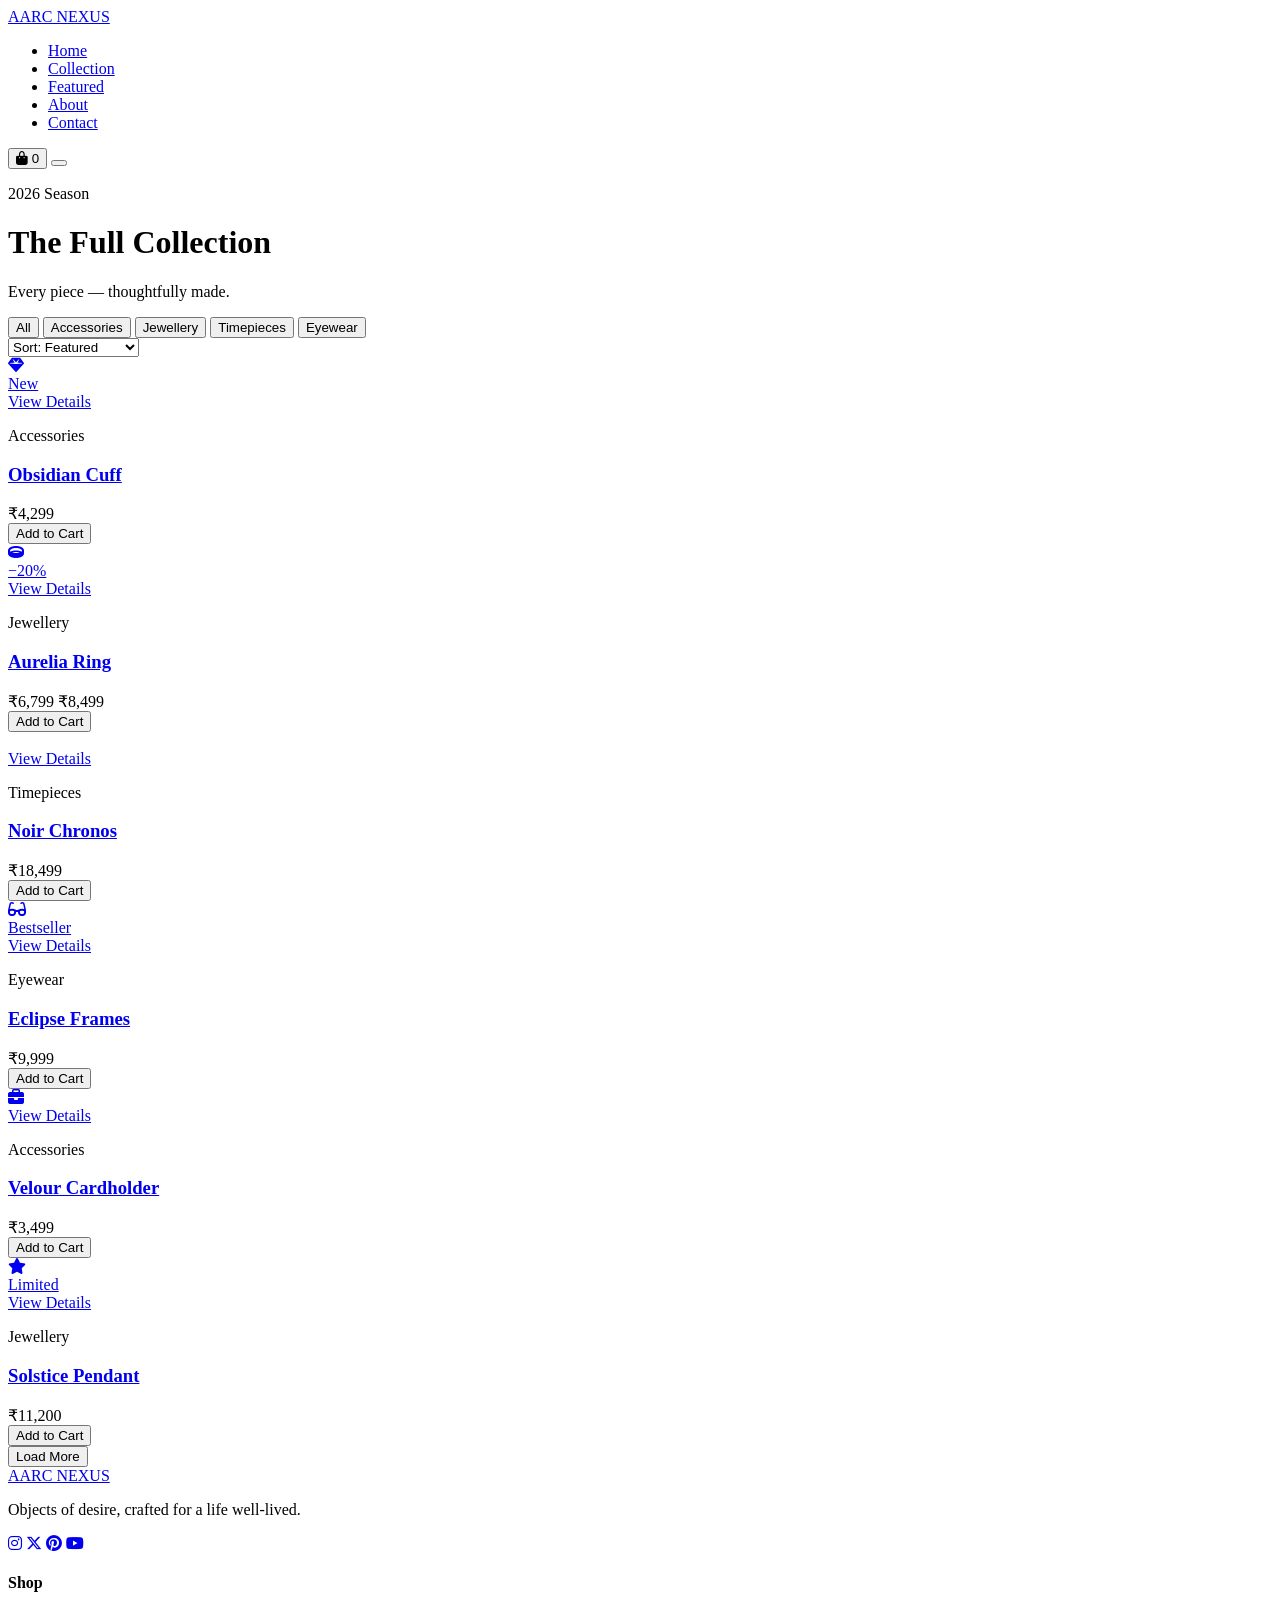
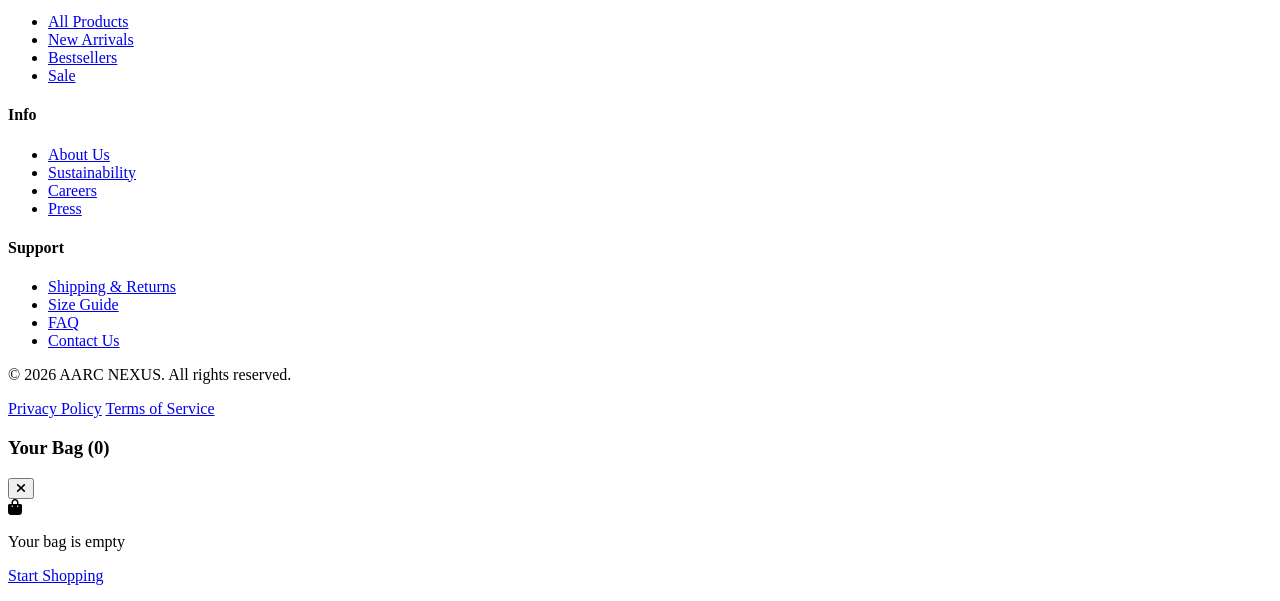
==== products.html @ db692b57 "Add files via upload" ====
<!DOCTYPE html>
<html lang="en">
<head>
  <meta charset="UTF-8" />
  <meta name="viewport" content="width=device-width, initial-scale=1.0" />
  <title>Collection — AARC NEXUS</title>
  <link rel="stylesheet" href="css/style.css" />
  <link href="https://fonts.googleapis.com/css2?family=Cormorant+Garamond:ital,wght@0,300;0,400;0,600;1,300;1,400&family=DM+Sans:wght@300;400;500;600&display=swap" rel="stylesheet" />
  <link rel="stylesheet" href="https://cdnjs.cloudflare.com/ajax/libs/font-awesome/6.5.0/css/all.min.css" />
</head>
<body>

  <!-- NAVBAR -->
  <nav class="navbar" id="navbar">
    <div class="nav-container">
      <a href="index.html" class="nav-logo">AARC NEXUS</a>
      <ul class="nav-links" id="navLinks">
        <li><a href="index.html">Home</a></li>
        <li><a href="products.html" class="active">Collection</a></li>
        <li><a href="product-detail.html">Featured</a></li>
        <li><a href="index.html#about">About</a></li>
        <li><a href="index.html#contact">Contact</a></li>
      </ul>
      <div class="nav-actions">
        <button class="cart-btn" id="cartToggle" aria-label="Open Cart">
          <i class="fas fa-bag-shopping"></i>
          <span class="cart-count" id="cartCount">0</span>
        </button>
        <button class="hamburger" id="hamburger" aria-label="Open Menu">
          <span></span><span></span><span></span>
        </button>
      </div>
    </div>
  </nav>

  <!-- PAGE HEADER -->
  <div class="page-hero">
    <div class="container">
      <p class="section-eyebrow">2026 Season</p>
      <h1 class="page-hero-title">The Full Collection</h1>
      <p class="page-hero-sub">Every piece — thoughtfully made.</p>
    </div>
  </div>

  <!-- FILTERS + GRID -->
  <section class="collection-section">
    <div class="container">
      <!-- Filter Bar -->
      <div class="filter-bar">
        <div class="filter-tabs">
          <button class="filter-tab active" data-filter="all">All</button>
          <button class="filter-tab" data-filter="accessories">Accessories</button>
          <button class="filter-tab" data-filter="jewellery">Jewellery</button>
          <button class="filter-tab" data-filter="timepieces">Timepieces</button>
          <button class="filter-tab" data-filter="eyewear">Eyewear</button>
        </div>
        <div class="sort-wrap">
          <select class="sort-select" id="sortSelect">
            <option value="default">Sort: Featured</option>
            <option value="price-asc">Price: Low to High</option>
            <option value="price-desc">Price: High to Low</option>
          </select>
        </div>
      </div>

      <!-- Products Grid -->
      <div class="products-grid" id="productsGrid">

        <article class="product-card" data-id="1" data-category="accessories" data-price="4299">
          <a href="product-detail.html" class="product-img-wrap">
            <div class="product-img-placeholder">
              <div class="product-img-icon"><i class="fas fa-gem"></i></div>
              <span class="product-badge">New</span>
            </div>
            <div class="product-overlay"><span>View Details</span></div>
          </a>
          <div class="product-info">
            <p class="product-category">Accessories</p>
            <h3 class="product-name"><a href="product-detail.html">Obsidian Cuff</a></h3>
            <div class="product-footer">
              <span class="product-price">₹4,299</span>
              <div class="shopify-buy-btn-placeholder" data-product-id="shopify-product-1">
                <button class="btn btn-sm btn-primary add-to-cart" data-id="1" data-name="Obsidian Cuff" data-price="4299">Add to Cart</button>
              </div>
            </div>
          </div>
        </article>

        <article class="product-card" data-id="2" data-category="jewellery" data-price="6799">
          <a href="product-detail.html" class="product-img-wrap">
            <div class="product-img-placeholder style-2">
              <div class="product-img-icon"><i class="fas fa-ring"></i></div>
              <span class="product-badge badge-sale">−20%</span>
            </div>
            <div class="product-overlay"><span>View Details</span></div>
          </a>
          <div class="product-info">
            <p class="product-category">Jewellery</p>
            <h3 class="product-name"><a href="product-detail.html">Aurelia Ring</a></h3>
            <div class="product-footer">
              <div>
                <span class="product-price">₹6,799</span>
                <span class="product-price-old">₹8,499</span>
              </div>
              <div class="shopify-buy-btn-placeholder" data-product-id="shopify-product-2">
                <button class="btn btn-sm btn-primary add-to-cart" data-id="2" data-name="Aurelia Ring" data-price="6799">Add to Cart</button>
              </div>
            </div>
          </div>
        </article>

        <article class="product-card" data-id="3" data-category="timepieces" data-price="18499">
          <a href="product-detail.html" class="product-img-wrap">
            <div class="product-img-placeholder style-3">
              <div class="product-img-icon"><i class="fas fa-watch"></i></div>
            </div>
            <div class="product-overlay"><span>View Details</span></div>
          </a>
          <div class="product-info">
            <p class="product-category">Timepieces</p>
            <h3 class="product-name"><a href="product-detail.html">Noir Chronos</a></h3>
            <div class="product-footer">
              <span class="product-price">₹18,499</span>
              <div class="shopify-buy-btn-placeholder" data-product-id="shopify-product-3">
                <button class="btn btn-sm btn-primary add-to-cart" data-id="3" data-name="Noir Chronos" data-price="18499">Add to Cart</button>
              </div>
            </div>
          </div>
        </article>

        <article class="product-card" data-id="4" data-category="eyewear" data-price="9999">
          <a href="product-detail.html" class="product-img-wrap">
            <div class="product-img-placeholder style-4">
              <div class="product-img-icon"><i class="fas fa-glasses"></i></div>
              <span class="product-badge">Bestseller</span>
            </div>
            <div class="product-overlay"><span>View Details</span></div>
          </a>
          <div class="product-info">
            <p class="product-category">Eyewear</p>
            <h3 class="product-name"><a href="product-detail.html">Eclipse Frames</a></h3>
            <div class="product-footer">
              <span class="product-price">₹9,999</span>
              <div class="shopify-buy-btn-placeholder" data-product-id="shopify-product-4">
                <button class="btn btn-sm btn-primary add-to-cart" data-id="4" data-name="Eclipse Frames" data-price="9999">Add to Cart</button>
              </div>
            </div>
          </div>
        </article>

        <article class="product-card" data-id="5" data-category="accessories" data-price="3499">
          <a href="product-detail.html" class="product-img-wrap">
            <div class="product-img-placeholder style-5">
              <div class="product-img-icon"><i class="fas fa-briefcase"></i></div>
            </div>
            <div class="product-overlay"><span>View Details</span></div>
          </a>
          <div class="product-info">
            <p class="product-category">Accessories</p>
            <h3 class="product-name"><a href="product-detail.html">Velour Cardholder</a></h3>
            <div class="product-footer">
              <span class="product-price">₹3,499</span>
              <div class="shopify-buy-btn-placeholder" data-product-id="shopify-product-5">
                <button class="btn btn-sm btn-primary add-to-cart" data-id="5" data-name="Velour Cardholder" data-price="3499">Add to Cart</button>
              </div>
            </div>
          </div>
        </article>

        <article class="product-card" data-id="6" data-category="jewellery" data-price="11200">
          <a href="product-detail.html" class="product-img-wrap">
            <div class="product-img-placeholder style-6">
              <div class="product-img-icon"><i class="fas fa-star"></i></div>
              <span class="product-badge">Limited</span>
            </div>
            <div class="product-overlay"><span>View Details</span></div>
          </a>
          <div class="product-info">
            <p class="product-category">Jewellery</p>
            <h3 class="product-name"><a href="product-detail.html">Solstice Pendant</a></h3>
            <div class="product-footer">
              <span class="product-price">₹11,200</span>
              <div class="shopify-buy-btn-placeholder" data-product-id="shopify-product-6">
                <button class="btn btn-sm btn-primary add-to-cart" data-id="6" data-name="Solstice Pendant" data-price="11200">Add to Cart</button>
              </div>
            </div>
          </div>
        </article>

      </div>

      <!-- Load More -->
      <div class="section-cta">
        <button class="btn btn-outline" id="loadMoreBtn">Load More</button>
      </div>
    </div>
  </section>

  <!-- FOOTER -->
  <footer class="footer" id="contact">
    <div class="container">
      <div class="footer-grid">
        <div class="footer-brand">
          <a href="index.html" class="footer-logo">AARC NEXUS</a>
          <p>Objects of desire, crafted for a life well-lived.</p>
          <div class="social-links">
            <a href="#" aria-label="Instagram"><i class="fab fa-instagram"></i></a>
            <a href="#" aria-label="Twitter/X"><i class="fab fa-x-twitter"></i></a>
            <a href="#" aria-label="Pinterest"><i class="fab fa-pinterest"></i></a>
            <a href="#" aria-label="YouTube"><i class="fab fa-youtube"></i></a>
          </div>
        </div>
        <div class="footer-col">
          <h4>Shop</h4>
          <ul>
            <li><a href="products.html">All Products</a></li>
            <li><a href="#">New Arrivals</a></li>
            <li><a href="#">Bestsellers</a></li>
            <li><a href="#">Sale</a></li>
          </ul>
        </div>
        <div class="footer-col">
          <h4>Info</h4>
          <ul>
            <li><a href="index.html#about">About Us</a></li>
            <li><a href="#">Sustainability</a></li>
            <li><a href="#">Careers</a></li>
            <li><a href="#">Press</a></li>
          </ul>
        </div>
        <div class="footer-col">
          <h4>Support</h4>
          <ul>
            <li><a href="#">Shipping & Returns</a></li>
            <li><a href="#">Size Guide</a></li>
            <li><a href="#">FAQ</a></li>
            <li><a href="#">Contact Us</a></li>
          </ul>
        </div>
      </div>
      <div class="footer-bottom">
        <p>© 2026 AARC NEXUS. All rights reserved.</p>
        <div class="footer-legal">
          <a href="#">Privacy Policy</a>
          <a href="#">Terms of Service</a>
        </div>
      </div>
    </div>
  </footer>

  <!-- CART PANEL -->
  <div class="cart-overlay" id="cartOverlay"></div>
  <aside class="cart-panel" id="cartPanel">
    <div class="cart-header">
      <h3>Your Bag <span id="cartItemCount">(0)</span></h3>
      <button class="cart-close" id="cartClose" aria-label="Close Cart"><i class="fas fa-xmark"></i></button>
    </div>
    <div class="cart-body" id="cartBody">
      <div class="cart-empty" id="cartEmpty">
        <i class="fas fa-bag-shopping"></i>
        <p>Your bag is empty</p>
        <a href="products.html" class="btn btn-outline">Start Shopping</a>
      </div>
      <ul class="cart-items-list" id="cartItemsList"></ul>
    </div>
    <div class="cart-footer" id="cartFooter" style="display:none">
      <div class="cart-totals">
        <span>Subtotal</span>
        <span id="cartTotal">₹0</span>
      </div>
      <p class="cart-note">Shipping & taxes calculated at checkout</p>
      <div class="shopify-checkout-placeholder" id="shopify-checkout">
        <button class="btn btn-primary btn-full">Proceed to Checkout</button>
      </div>
    </div>
  </aside>

  <script src="js/script.js"></script>
</body>
</html>
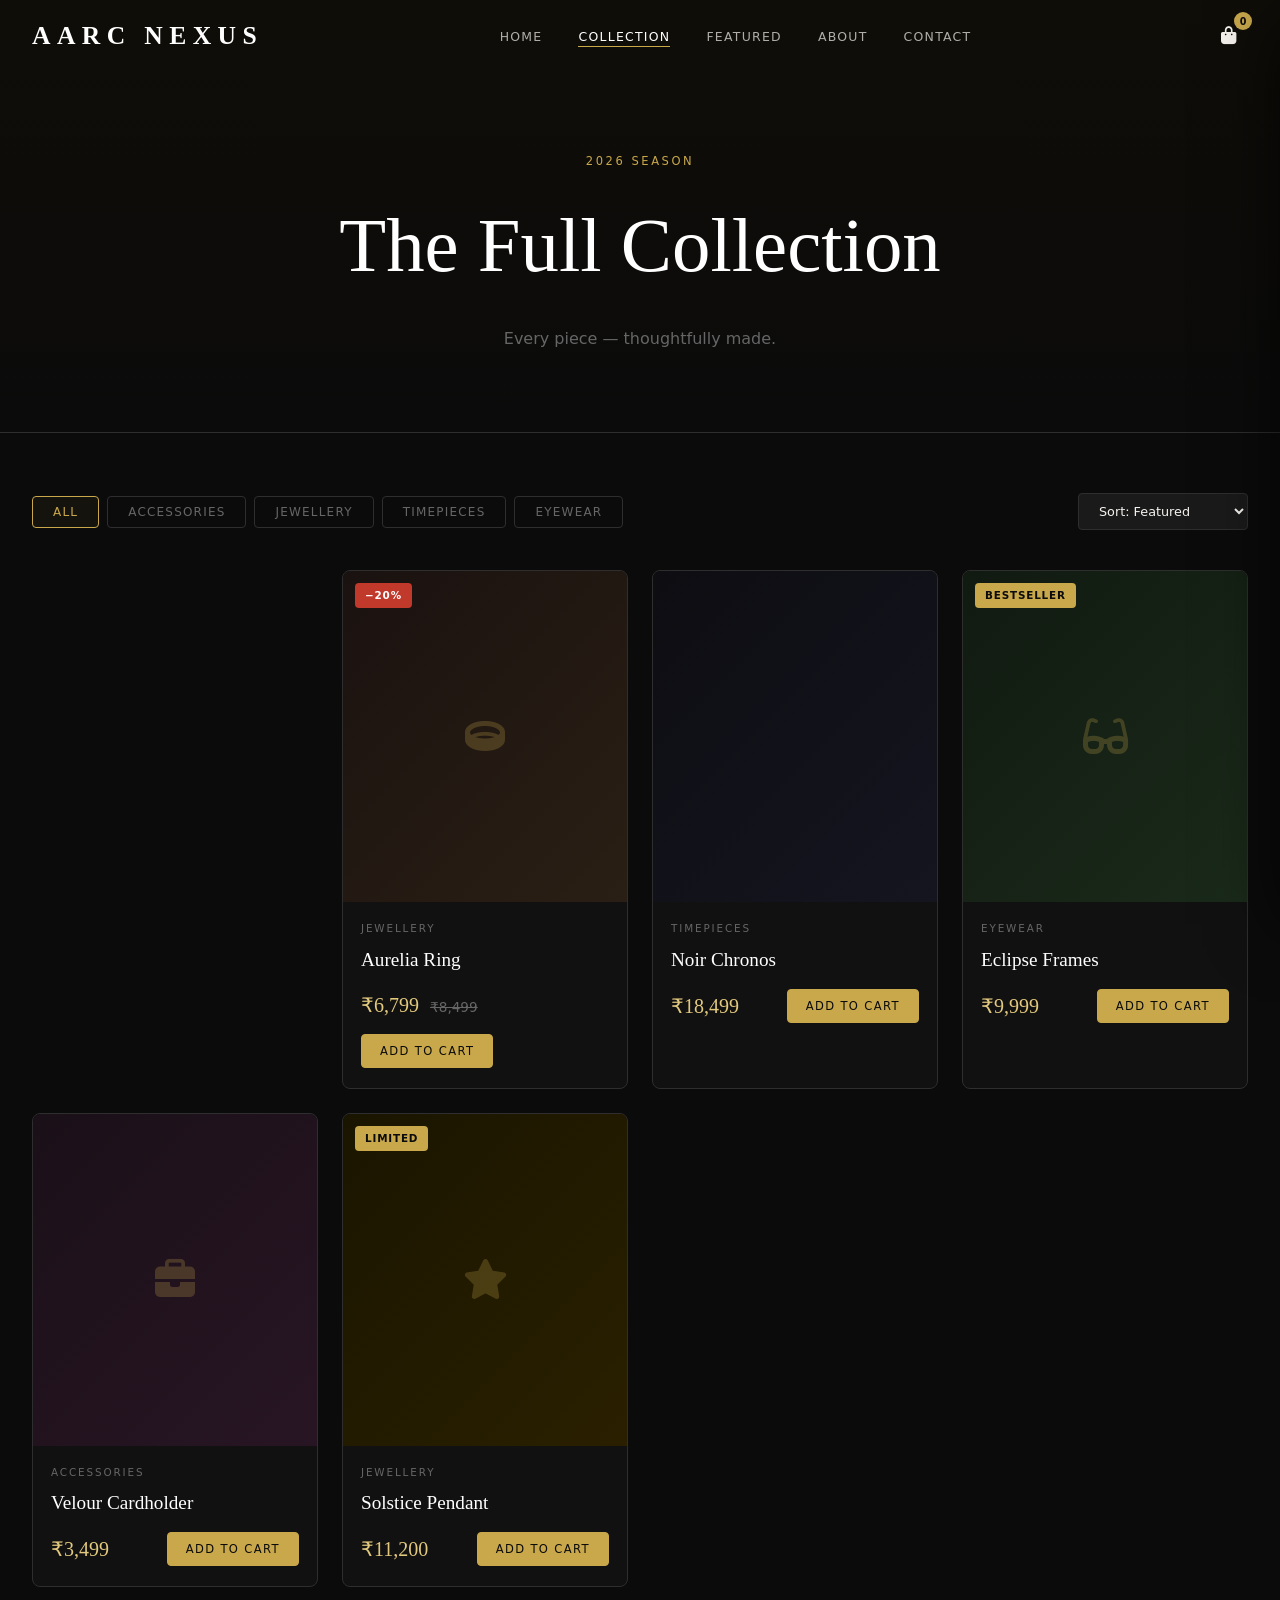
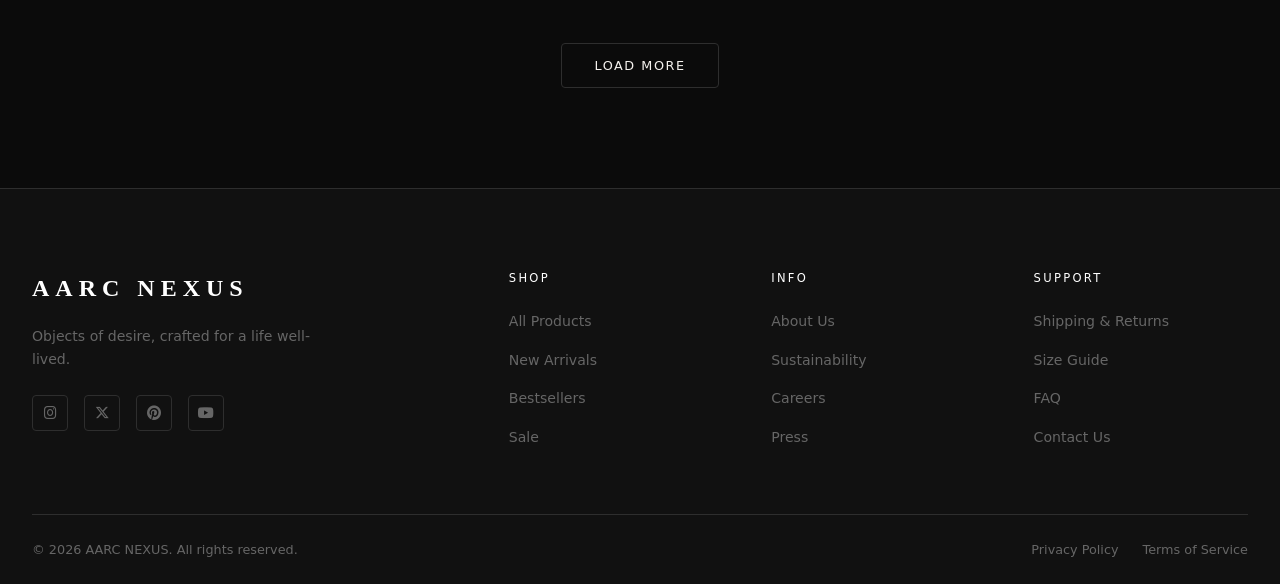
==== commit 587f3088: "Add files via upload" ====
--- a/products.html
+++ b/products.html
@@ -65,26 +65,97 @@
 
       <!-- Products Grid -->
       <div class="products-grid" id="productsGrid">
-
-        <article class="product-card" data-id="1" data-category="accessories" data-price="4299">
-          <a href="product-detail.html" class="product-img-wrap">
-            <div class="product-img-placeholder">
-              <div class="product-img-icon"><i class="fas fa-gem"></i></div>
-              <span class="product-badge">New</span>
-            </div>
-            <div class="product-overlay"><span>View Details</span></div>
-          </a>
-          <div class="product-info">
-            <p class="product-category">Accessories</p>
-            <h3 class="product-name"><a href="product-detail.html">Obsidian Cuff</a></h3>
-            <div class="product-footer">
-              <span class="product-price">₹4,299</span>
-              <div class="shopify-buy-btn-placeholder" data-product-id="shopify-product-1">
-                <button class="btn btn-sm btn-primary add-to-cart" data-id="1" data-name="Obsidian Cuff" data-price="4299">Add to Cart</button>
-              </div>
-            </div>
-          </div>
-        </article>
+        <div id='product-component-1775286976298'></div>
+<script type="text/javascript">
+/*<![CDATA[*/
+(function () {
+  var scriptURL = 'https://sdks.shopifycdn.com/buy-button/latest/buy-button-storefront.min.js';
+  if (window.ShopifyBuy) {
+    if (window.ShopifyBuy.UI) {
+      ShopifyBuyInit();
+    } else {
+      loadScript();
+    }
+  } else {
+    loadScript();
+  }
+  function loadScript() {
+    var script = document.createElement('script');
+    script.async = true;
+    script.src = scriptURL;
+    (document.getElementsByTagName('head')[0] || document.getElementsByTagName('body')[0]).appendChild(script);
+    script.onload = ShopifyBuyInit;
+  }
+  function ShopifyBuyInit() {
+    var client = ShopifyBuy.buildClient({
+      domain: 'w0hxem-4s.myshopify.com',
+      storefrontAccessToken: '2bb6fa61265e1ec2192f45afe408a986',
+    });
+    ShopifyBuy.UI.onReady(client).then(function (ui) {
+      ui.createComponent('product', {
+        id: '14951094714479',
+        node: document.getElementById('product-component-1775286976298'),
+        moneyFormat: 'Rs.%20%7B%7Bamount%7D%7D',
+        options: {
+  "product": {
+    "styles": {
+      "product": {
+        "@media (min-width: 601px)": {
+          "max-width": "calc(25% - 20px)",
+          "margin-left": "20px",
+          "margin-bottom": "50px"
+        }
+      }
+    },
+    "text": {
+      "button": "Add to cart"
+    }
+  },
+  "productSet": {
+    "styles": {
+      "products": {
+        "@media (min-width: 601px)": {
+          "margin-left": "-20px"
+        }
+      }
+    }
+  },
+  "modalProduct": {
+    "contents": {
+      "img": false,
+      "imgWithCarousel": true,
+      "button": false,
+      "buttonWithQuantity": true
+    },
+    "styles": {
+      "product": {
+        "@media (min-width: 601px)": {
+          "max-width": "100%",
+          "margin-left": "0px",
+          "margin-bottom": "0px"
+        }
+      }
+    },
+    "text": {
+      "button": "Add to cart"
+    }
+  },
+  "option": {},
+  "cart": {
+    "text": {
+      "total": "Subtotal",
+      "button": "Checkout"
+    },
+    "popup": false
+  },
+  "toggle": {}
+},
+      });
+    });
+  }
+})();
+/*]]>*/
+</script>
 
         <article class="product-card" data-id="2" data-category="jewellery" data-price="6799">
           <a href="product-detail.html" class="product-img-wrap">
--- a/css/style.css
+++ b/css/style.css
@@ -0,0 +1,1693 @@
+/* ============================================================
+   AURUM — Premium E-Commerce Stylesheet
+   Font: Cormorant Garamond (display) + DM Sans (body)
+   Theme: Luxury dark editorial
+   ============================================================ */
+
+/* ===== CSS VARIABLES ===== */
+:root {
+  --black:       #0b0b0b;
+  --off-black:   #111111;
+  --dark:        #1a1a1a;
+  --dark-mid:    #242424;
+  --border:      #2e2e2e;
+  --muted:       #666666;
+  --light-muted: #999999;
+  --off-white:   #f5f2ee;
+  --white:       #ffffff;
+  --gold:        #c9a84c;
+  --gold-light:  #e2c97e;
+  --gold-dark:   #9e7b30;
+
+  --font-display: 'Cormorant Garamond', Georgia, serif;
+  --font-body:    'DM Sans', system-ui, sans-serif;
+
+  --radius-sm:  4px;
+  --radius-md:  8px;
+  --radius-lg:  16px;
+
+  --shadow-sm:  0 2px 12px rgba(0,0,0,0.3);
+  --shadow-md:  0 8px 32px rgba(0,0,0,0.5);
+  --shadow-lg:  0 24px 64px rgba(0,0,0,0.7);
+
+  --nav-height: 72px;
+  --transition: 0.35s cubic-bezier(0.4, 0, 0.2, 1);
+}
+
+/* ===== RESET & BASE ===== */
+*, *::before, *::after { box-sizing: border-box; margin: 0; padding: 0; }
+
+html {
+  scroll-behavior: smooth;
+  font-size: 16px;
+}
+
+body {
+  font-family: var(--font-body);
+  background: var(--black);
+  color: var(--off-white);
+  line-height: 1.65;
+  -webkit-font-smoothing: antialiased;
+  overflow-x: hidden;
+}
+
+a { text-decoration: none; color: inherit; }
+ul { list-style: none; }
+img { display: block; max-width: 100%; }
+button { cursor: pointer; border: none; background: none; font-family: var(--font-body); }
+input, select, textarea { font-family: var(--font-body); }
+
+/* ===== CONTAINER ===== */
+.container {
+  width: 100%;
+  max-width: 1280px;
+  margin: 0 auto;
+  padding: 0 32px;
+}
+
+/* ===== TYPOGRAPHY HELPERS ===== */
+.section-eyebrow {
+  font-family: var(--font-body);
+  font-size: 0.72rem;
+  font-weight: 500;
+  letter-spacing: 0.22em;
+  text-transform: uppercase;
+  color: var(--gold);
+  margin-bottom: 12px;
+}
+
+.section-title {
+  font-family: var(--font-display);
+  font-size: clamp(2rem, 4vw, 3.2rem);
+  font-weight: 400;
+  line-height: 1.15;
+  color: var(--white);
+}
+
+.section-title em {
+  font-style: italic;
+  color: var(--gold-light);
+}
+
+.section-header {
+  text-align: center;
+  margin-bottom: 56px;
+}
+
+/* ===== BUTTONS ===== */
+.btn {
+  display: inline-flex;
+  align-items: center;
+  justify-content: center;
+  gap: 8px;
+  padding: 14px 32px;
+  font-family: var(--font-body);
+  font-size: 0.8rem;
+  font-weight: 500;
+  letter-spacing: 0.12em;
+  text-transform: uppercase;
+  border-radius: var(--radius-sm);
+  transition: all var(--transition);
+  white-space: nowrap;
+  cursor: pointer;
+}
+
+.btn-primary {
+  background: var(--gold);
+  color: var(--black);
+  border: 1px solid var(--gold);
+}
+.btn-primary:hover {
+  background: var(--gold-light);
+  border-color: var(--gold-light);
+  transform: translateY(-2px);
+  box-shadow: 0 8px 24px rgba(201,168,76,0.35);
+}
+
+.btn-ghost {
+  background: transparent;
+  color: var(--off-white);
+  border: 1px solid rgba(245,242,238,0.3);
+}
+.btn-ghost:hover {
+  border-color: var(--off-white);
+  background: rgba(245,242,238,0.05);
+}
+
+.btn-outline {
+  background: transparent;
+  color: var(--off-white);
+  border: 1px solid var(--border);
+}
+.btn-outline:hover {
+  border-color: var(--gold);
+  color: var(--gold);
+}
+
+.btn-sm {
+  padding: 9px 18px;
+  font-size: 0.72rem;
+}
+
+.btn-full { width: 100%; }
+
+/* ===== NAVBAR ===== */
+.navbar {
+  position: fixed;
+  top: 0;
+  left: 0;
+  right: 0;
+  z-index: 1000;
+  height: var(--nav-height);
+  display: flex;
+  align-items: center;
+  background: transparent;
+  transition: background var(--transition), box-shadow var(--transition), backdrop-filter var(--transition);
+}
+
+.navbar.scrolled {
+  background: rgba(11,11,11,0.92);
+  backdrop-filter: blur(20px);
+  -webkit-backdrop-filter: blur(20px);
+  box-shadow: 0 1px 0 var(--border);
+}
+
+.nav-container {
+  width: 100%;
+  max-width: 1280px;
+  margin: 0 auto;
+  padding: 0 32px;
+  display: flex;
+  align-items: center;
+  justify-content: space-between;
+  gap: 24px;
+}
+
+.nav-logo {
+  font-family: var(--font-display);
+  font-size: 1.6rem;
+  font-weight: 600;
+  letter-spacing: 0.25em;
+  color: var(--white);
+  flex-shrink: 0;
+}
+
+.nav-links {
+  display: flex;
+  align-items: center;
+  gap: 36px;
+}
+
+.nav-links a {
+  font-size: 0.78rem;
+  font-weight: 400;
+  letter-spacing: 0.1em;
+  text-transform: uppercase;
+  color: rgba(245,242,238,0.7);
+  transition: color var(--transition);
+  position: relative;
+}
+
+.nav-links a::after {
+  content: '';
+  position: absolute;
+  bottom: -3px;
+  left: 0;
+  width: 0;
+  height: 1px;
+  background: var(--gold);
+  transition: width var(--transition);
+}
+
+.nav-links a:hover,
+.nav-links a.active {
+  color: var(--white);
+}
+
+.nav-links a:hover::after,
+.nav-links a.active::after { width: 100%; }
+
+.nav-actions {
+  display: flex;
+  align-items: center;
+  gap: 16px;
+  flex-shrink: 0;
+}
+
+.cart-btn {
+  position: relative;
+  display: flex;
+  align-items: center;
+  justify-content: center;
+  width: 40px;
+  height: 40px;
+  color: var(--off-white);
+  font-size: 1.1rem;
+  transition: color var(--transition);
+}
+
+.cart-btn:hover { color: var(--gold); }
+
+.cart-count {
+  position: absolute;
+  top: 0;
+  right: 0;
+  background: var(--gold);
+  color: var(--black);
+  font-size: 0.6rem;
+  font-weight: 700;
+  width: 18px;
+  height: 18px;
+  border-radius: 50%;
+  display: flex;
+  align-items: center;
+  justify-content: center;
+  transform: translate(4px, -4px);
+  transition: transform var(--transition);
+}
+
+.cart-count.bump { transform: translate(4px, -4px) scale(1.4); }
+
+/* Hamburger */
+.hamburger {
+  display: none;
+  flex-direction: column;
+  gap: 5px;
+  padding: 6px;
+}
+
+.hamburger span {
+  display: block;
+  width: 22px;
+  height: 1.5px;
+  background: var(--off-white);
+  transition: all var(--transition);
+}
+
+.hamburger.open span:nth-child(1) { transform: translateY(6.5px) rotate(45deg); }
+.hamburger.open span:nth-child(2) { opacity: 0; }
+.hamburger.open span:nth-child(3) { transform: translateY(-6.5px) rotate(-45deg); }
+
+/* ===== HERO SECTION ===== */
+.hero {
+  position: relative;
+  min-height: 100vh;
+  display: flex;
+  align-items: center;
+  padding-top: var(--nav-height);
+  overflow: hidden;
+}
+
+.hero-bg {
+  position: absolute;
+  inset: 0;
+  background:
+    radial-gradient(ellipse 60% 70% at 70% 50%, rgba(201,168,76,0.08) 0%, transparent 60%),
+    linear-gradient(160deg, #0b0b0b 0%, #141008 50%, #0b0b0b 100%);
+  z-index: 0;
+}
+
+.hero-bg::before {
+  content: '';
+  position: absolute;
+  inset: 0;
+  background-image:
+    radial-gradient(circle 1px at 20% 30%, rgba(201,168,76,0.3) 0%, transparent 0%),
+    radial-gradient(circle 1px at 80% 20%, rgba(201,168,76,0.2) 0%, transparent 0%),
+    radial-gradient(circle 1px at 60% 80%, rgba(201,168,76,0.25) 0%, transparent 0%);
+  background-size: 60px 60px, 90px 90px, 45px 45px;
+}
+
+.hero-content {
+  position: relative;
+  z-index: 2;
+  max-width: 1280px;
+  margin: 0 auto;
+  padding: 0 32px;
+  width: 100%;
+}
+
+.hero-eyebrow {
+  font-size: 0.72rem;
+  font-weight: 500;
+  letter-spacing: 0.25em;
+  text-transform: uppercase;
+  color: var(--gold);
+  margin-bottom: 20px;
+  animation: fadeUp 0.8s ease both;
+}
+
+.hero-title {
+  font-family: var(--font-display);
+  font-size: clamp(3rem, 8vw, 7rem);
+  font-weight: 300;
+  line-height: 1.05;
+  color: var(--white);
+  margin-bottom: 24px;
+  animation: fadeUp 0.8s 0.15s ease both;
+}
+
+.hero-title em {
+  font-style: italic;
+  color: var(--gold-light);
+}
+
+.hero-sub {
+  font-size: clamp(0.95rem, 1.5vw, 1.1rem);
+  font-weight: 300;
+  color: rgba(245,242,238,0.65);
+  max-width: 480px;
+  margin-bottom: 44px;
+  animation: fadeUp 0.8s 0.3s ease both;
+}
+
+.hero-ctas {
+  display: flex;
+  gap: 16px;
+  flex-wrap: wrap;
+  animation: fadeUp 0.8s 0.45s ease both;
+}
+
+.hero-scroll-hint {
+  position: absolute;
+  bottom: 40px;
+  left: 50%;
+  transform: translateX(-50%);
+  display: flex;
+  flex-direction: column;
+  align-items: center;
+  gap: 8px;
+  color: rgba(245,242,238,0.4);
+  font-size: 0.65rem;
+  letter-spacing: 0.2em;
+  text-transform: uppercase;
+  animation: fadeIn 1.2s 1s ease both;
+}
+
+.scroll-line {
+  width: 1px;
+  height: 48px;
+  background: linear-gradient(to bottom, rgba(201,168,76,0.6), transparent);
+  animation: scrollPulse 2s ease-in-out infinite;
+}
+
+/* ===== MARQUEE STRIP ===== */
+.marquee-strip {
+  overflow: hidden;
+  background: var(--dark);
+  border-top: 1px solid var(--border);
+  border-bottom: 1px solid var(--border);
+  padding: 14px 0;
+}
+
+.marquee-track {
+  display: flex;
+  gap: 48px;
+  width: max-content;
+  animation: marquee 25s linear infinite;
+  font-size: 0.72rem;
+  font-weight: 400;
+  letter-spacing: 0.18em;
+  text-transform: uppercase;
+  color: var(--light-muted);
+}
+
+.marquee-track .dot { color: var(--gold); }
+
+/* ===== PRODUCT CARDS ===== */
+.products-section {
+  padding: 100px 0;
+}
+
+.products-grid {
+  display: grid;
+  grid-template-columns: repeat(4, 1fr);
+  gap: 24px;
+}
+
+.product-card {
+  background: var(--off-black);
+  border: 1px solid var(--border);
+  border-radius: var(--radius-md);
+  overflow: hidden;
+  transition: transform var(--transition), box-shadow var(--transition), border-color var(--transition);
+  animation: fadeUp 0.6s ease both;
+}
+
+.product-card:hover {
+  transform: translateY(-6px);
+  box-shadow: var(--shadow-md);
+  border-color: rgba(201,168,76,0.2);
+}
+
+/* Stagger animation for cards */
+.product-card:nth-child(1) { animation-delay: 0.05s; }
+.product-card:nth-child(2) { animation-delay: 0.1s; }
+.product-card:nth-child(3) { animation-delay: 0.15s; }
+.product-card:nth-child(4) { animation-delay: 0.2s; }
+.product-card:nth-child(5) { animation-delay: 0.25s; }
+.product-card:nth-child(6) { animation-delay: 0.3s; }
+
+.product-img-wrap {
+  position: relative;
+  display: block;
+  overflow: hidden;
+  aspect-ratio: 3/3.5;
+}
+
+/* Placeholder images (remove when real images are added) */
+.product-img-placeholder {
+  width: 100%;
+  height: 100%;
+  display: flex;
+  align-items: center;
+  justify-content: center;
+  position: relative;
+  background: var(--dark);
+  transition: transform var(--transition);
+}
+
+.product-img-placeholder.style-2 { background: linear-gradient(135deg, #1a1210, #2a1f14); }
+.product-img-placeholder.style-3 { background: linear-gradient(135deg, #0d0d12, #151520); }
+.product-img-placeholder.style-4 { background: linear-gradient(135deg, #111a11, #1a2a1a); }
+.product-img-placeholder.style-5 { background: linear-gradient(135deg, #1a1018, #281524); }
+.product-img-placeholder.style-6 { background: linear-gradient(135deg, #1a1500, #2a2000); }
+
+.product-img-wrap:hover .product-img-placeholder { transform: scale(1.04); }
+
+.product-img-icon {
+  font-size: 2.5rem;
+  color: rgba(201,168,76,0.25);
+}
+
+.product-img-icon.large-icon { font-size: 4rem; }
+
+.product-overlay {
+  position: absolute;
+  inset: 0;
+  background: rgba(0,0,0,0.55);
+  display: flex;
+  align-items: center;
+  justify-content: center;
+  opacity: 0;
+  transition: opacity var(--transition);
+}
+
+.product-overlay span {
+  font-size: 0.7rem;
+  font-weight: 500;
+  letter-spacing: 0.15em;
+  text-transform: uppercase;
+  color: var(--white);
+  border: 1px solid rgba(255,255,255,0.5);
+  padding: 10px 22px;
+  border-radius: var(--radius-sm);
+}
+
+.product-img-wrap:hover .product-overlay { opacity: 1; }
+
+.product-badge {
+  position: absolute;
+  top: 12px;
+  left: 12px;
+  background: var(--gold);
+  color: var(--black);
+  font-size: 0.65rem;
+  font-weight: 600;
+  letter-spacing: 0.08em;
+  text-transform: uppercase;
+  padding: 4px 10px;
+  border-radius: var(--radius-sm);
+  z-index: 2;
+}
+
+.badge-sale { background: #c0392b; color: var(--white); }
+
+.product-info {
+  padding: 18px 18px 20px;
+}
+
+.product-category {
+  font-size: 0.65rem;
+  font-weight: 400;
+  letter-spacing: 0.18em;
+  text-transform: uppercase;
+  color: var(--muted);
+  margin-bottom: 6px;
+}
+
+.product-name {
+  font-family: var(--font-display);
+  font-size: 1.2rem;
+  font-weight: 400;
+  margin-bottom: 14px;
+  color: var(--white);
+}
+
+.product-name a:hover { color: var(--gold-light); }
+
+.product-footer {
+  display: flex;
+  align-items: center;
+  justify-content: space-between;
+  gap: 12px;
+  flex-wrap: wrap;
+}
+
+.product-price {
+  font-family: var(--font-display);
+  font-size: 1.25rem;
+  font-weight: 400;
+  color: var(--gold-light);
+}
+
+.product-price-old {
+  font-size: 0.85rem;
+  color: var(--muted);
+  text-decoration: line-through;
+  margin-left: 6px;
+}
+
+.section-cta {
+  text-align: center;
+  margin-top: 56px;
+}
+
+/* ===== ABOUT SECTION ===== */
+.about-section {
+  padding: 120px 0;
+  overflow: hidden;
+}
+
+.about-grid {
+  max-width: 1280px;
+  margin: 0 auto;
+  padding: 0 32px;
+  display: grid;
+  grid-template-columns: 1fr 1fr;
+  gap: 80px;
+  align-items: center;
+}
+
+.about-visual {
+  position: relative;
+}
+
+.about-img-block {
+  aspect-ratio: 4/5;
+  background: linear-gradient(135deg, var(--dark) 0%, #1a1208 100%);
+  border: 1px solid var(--border);
+  border-radius: var(--radius-lg);
+  display: flex;
+  align-items: center;
+  justify-content: center;
+  position: relative;
+  overflow: hidden;
+}
+
+.about-img-block::before {
+  content: '';
+  position: absolute;
+  inset: 0;
+  background: radial-gradient(ellipse 60% 60% at 50% 50%, rgba(201,168,76,0.08), transparent);
+}
+
+.about-img-inner {
+  display: flex;
+  align-items: center;
+  justify-content: center;
+}
+
+.about-icon { font-size: 5rem; color: rgba(201,168,76,0.18); }
+
+.about-stat-card {
+  position: absolute;
+  bottom: -24px;
+  right: -24px;
+  background: var(--gold);
+  color: var(--black);
+  padding: 24px 28px;
+  border-radius: var(--radius-md);
+  text-align: center;
+  box-shadow: var(--shadow-md);
+}
+
+.stat-number {
+  display: block;
+  font-family: var(--font-display);
+  font-size: 2.5rem;
+  font-weight: 600;
+  line-height: 1;
+  margin-bottom: 4px;
+}
+
+.stat-label {
+  font-size: 0.72rem;
+  font-weight: 500;
+  letter-spacing: 0.08em;
+  text-transform: uppercase;
+}
+
+.about-content { padding-right: 20px; }
+
+.about-text {
+  color: rgba(245,242,238,0.65);
+  font-size: 1rem;
+  font-weight: 300;
+  margin-bottom: 20px;
+  line-height: 1.75;
+}
+
+.about-pillars {
+  display: flex;
+  gap: 28px;
+  margin: 36px 0 40px;
+  flex-wrap: wrap;
+}
+
+.pillar {
+  display: flex;
+  flex-direction: column;
+  align-items: center;
+  gap: 8px;
+  font-size: 0.72rem;
+  font-weight: 500;
+  letter-spacing: 0.08em;
+  text-transform: uppercase;
+  color: var(--light-muted);
+}
+
+.pillar i {
+  font-size: 1.4rem;
+  color: var(--gold);
+}
+
+/* ===== TESTIMONIALS ===== */
+.testimonials-section {
+  padding: 100px 0;
+  background: var(--off-black);
+  border-top: 1px solid var(--border);
+  border-bottom: 1px solid var(--border);
+}
+
+.testimonials-grid {
+  display: grid;
+  grid-template-columns: repeat(3, 1fr);
+  gap: 24px;
+}
+
+.testimonial-card {
+  background: var(--dark);
+  border: 1px solid var(--border);
+  border-radius: var(--radius-md);
+  padding: 36px 28px;
+  transition: transform var(--transition), border-color var(--transition);
+}
+
+.testimonial-card:hover {
+  transform: translateY(-4px);
+  border-color: rgba(201,168,76,0.2);
+}
+
+.featured-testimonial {
+  background: linear-gradient(135deg, #1a1208, #111);
+  border-color: rgba(201,168,76,0.25);
+  position: relative;
+}
+
+.featured-testimonial::before {
+  content: '"';
+  position: absolute;
+  top: 16px;
+  right: 24px;
+  font-family: var(--font-display);
+  font-size: 6rem;
+  line-height: 1;
+  color: rgba(201,168,76,0.1);
+  font-weight: 300;
+}
+
+.stars {
+  color: var(--gold);
+  font-size: 0.9rem;
+  letter-spacing: 2px;
+  margin-bottom: 16px;
+  display: block;
+}
+
+.testimonial-text {
+  font-family: var(--font-display);
+  font-size: 1.05rem;
+  font-weight: 300;
+  font-style: italic;
+  color: rgba(245,242,238,0.8);
+  line-height: 1.7;
+  margin-bottom: 24px;
+}
+
+.testimonial-author {
+  display: flex;
+  align-items: center;
+  gap: 12px;
+}
+
+.author-avatar {
+  width: 40px;
+  height: 40px;
+  border-radius: 50%;
+  background: var(--gold-dark);
+  display: flex;
+  align-items: center;
+  justify-content: center;
+  font-weight: 600;
+  font-size: 0.9rem;
+  color: var(--white);
+  flex-shrink: 0;
+}
+
+.author-name {
+  font-size: 0.85rem;
+  font-weight: 500;
+  color: var(--white);
+}
+
+.author-role {
+  font-size: 0.72rem;
+  color: var(--muted);
+  margin-top: 2px;
+}
+
+/* ===== NEWSLETTER ===== */
+.newsletter-section {
+  padding: 80px 0;
+  background: var(--black);
+}
+
+.newsletter-inner {
+  display: flex;
+  align-items: center;
+  justify-content: space-between;
+  gap: 40px;
+  padding: 56px 64px;
+  background: linear-gradient(135deg, var(--dark-mid), var(--dark));
+  border: 1px solid var(--border);
+  border-radius: var(--radius-lg);
+  position: relative;
+  overflow: hidden;
+}
+
+.newsletter-inner::before {
+  content: '';
+  position: absolute;
+  top: -40px;
+  right: -40px;
+  width: 200px;
+  height: 200px;
+  border-radius: 50%;
+  background: radial-gradient(circle, rgba(201,168,76,0.08), transparent 70%);
+}
+
+.newsletter-text h3 {
+  font-family: var(--font-display);
+  font-size: 2rem;
+  font-weight: 400;
+  color: var(--white);
+  margin-bottom: 8px;
+}
+
+.newsletter-text p {
+  font-size: 0.9rem;
+  color: rgba(245,242,238,0.55);
+}
+
+.newsletter-form {
+  display: flex;
+  gap: 12px;
+  flex-shrink: 0;
+  flex-wrap: wrap;
+}
+
+.newsletter-form input {
+  padding: 14px 20px;
+  background: var(--dark);
+  border: 1px solid var(--border);
+  border-radius: var(--radius-sm);
+  color: var(--off-white);
+  font-size: 0.9rem;
+  width: 280px;
+  outline: none;
+  transition: border-color var(--transition);
+}
+
+.newsletter-form input::placeholder { color: var(--muted); }
+.newsletter-form input:focus { border-color: var(--gold); }
+
+/* ===== FOOTER ===== */
+.footer {
+  background: var(--off-black);
+  border-top: 1px solid var(--border);
+  padding: 80px 0 0;
+}
+
+.footer-grid {
+  display: grid;
+  grid-template-columns: 2fr 1fr 1fr 1fr;
+  gap: 48px;
+  padding-bottom: 64px;
+}
+
+.footer-logo {
+  font-family: var(--font-display);
+  font-size: 1.5rem;
+  font-weight: 600;
+  letter-spacing: 0.25em;
+  color: var(--white);
+  display: inline-block;
+  margin-bottom: 16px;
+}
+
+.footer-brand p {
+  font-size: 0.88rem;
+  color: var(--muted);
+  margin-bottom: 24px;
+  max-width: 280px;
+  line-height: 1.65;
+}
+
+.social-links {
+  display: flex;
+  gap: 16px;
+}
+
+.social-links a {
+  width: 36px;
+  height: 36px;
+  border: 1px solid var(--border);
+  border-radius: var(--radius-sm);
+  display: flex;
+  align-items: center;
+  justify-content: center;
+  color: var(--muted);
+  font-size: 0.9rem;
+  transition: all var(--transition);
+}
+
+.social-links a:hover {
+  border-color: var(--gold);
+  color: var(--gold);
+  transform: translateY(-2px);
+}
+
+.footer-col h4 {
+  font-size: 0.72rem;
+  font-weight: 500;
+  letter-spacing: 0.2em;
+  text-transform: uppercase;
+  color: var(--white);
+  margin-bottom: 20px;
+}
+
+.footer-col ul { display: flex; flex-direction: column; gap: 12px; }
+
+.footer-col ul a {
+  font-size: 0.88rem;
+  color: var(--muted);
+  transition: color var(--transition);
+}
+.footer-col ul a:hover { color: var(--gold-light); }
+
+.footer-bottom {
+  border-top: 1px solid var(--border);
+  padding: 24px 0;
+  display: flex;
+  align-items: center;
+  justify-content: space-between;
+  gap: 20px;
+}
+
+.footer-bottom p {
+  font-size: 0.8rem;
+  color: var(--muted);
+}
+
+.footer-legal {
+  display: flex;
+  gap: 24px;
+}
+
+.footer-legal a {
+  font-size: 0.8rem;
+  color: var(--muted);
+  transition: color var(--transition);
+}
+.footer-legal a:hover { color: var(--off-white); }
+
+/* ===== SLIDE-IN CART PANEL ===== */
+.cart-overlay {
+  position: fixed;
+  inset: 0;
+  background: rgba(0,0,0,0.6);
+  backdrop-filter: blur(4px);
+  z-index: 2000;
+  opacity: 0;
+  visibility: hidden;
+  transition: all var(--transition);
+}
+
+.cart-overlay.active {
+  opacity: 1;
+  visibility: visible;
+}
+
+.cart-panel {
+  position: fixed;
+  top: 0;
+  right: 0;
+  bottom: 0;
+  width: 420px;
+  max-width: 100vw;
+  background: var(--off-black);
+  border-left: 1px solid var(--border);
+  z-index: 2001;
+  display: flex;
+  flex-direction: column;
+  transform: translateX(100%);
+  transition: transform var(--transition);
+  box-shadow: var(--shadow-lg);
+}
+
+.cart-panel.active { transform: translateX(0); }
+
+.cart-header {
+  display: flex;
+  align-items: center;
+  justify-content: space-between;
+  padding: 24px 28px;
+  border-bottom: 1px solid var(--border);
+}
+
+.cart-header h3 {
+  font-family: var(--font-display);
+  font-size: 1.3rem;
+  font-weight: 400;
+  color: var(--white);
+}
+
+.cart-header h3 span {
+  font-family: var(--font-body);
+  font-size: 0.9rem;
+  color: var(--muted);
+}
+
+.cart-close {
+  width: 36px;
+  height: 36px;
+  border: 1px solid var(--border);
+  border-radius: var(--radius-sm);
+  display: flex;
+  align-items: center;
+  justify-content: center;
+  color: var(--muted);
+  font-size: 1rem;
+  transition: all var(--transition);
+}
+
+.cart-close:hover {
+  border-color: var(--gold);
+  color: var(--gold);
+}
+
+.cart-body {
+  flex: 1;
+  overflow-y: auto;
+  padding: 24px 28px;
+}
+
+.cart-empty {
+  display: flex;
+  flex-direction: column;
+  align-items: center;
+  justify-content: center;
+  text-align: center;
+  gap: 16px;
+  height: 100%;
+  min-height: 200px;
+  color: var(--muted);
+}
+
+.cart-empty i { font-size: 2.5rem; color: var(--border); }
+.cart-empty p { font-size: 0.9rem; }
+
+.cart-items-list { display: flex; flex-direction: column; gap: 16px; }
+
+.cart-item {
+  display: flex;
+  gap: 16px;
+  padding-bottom: 16px;
+  border-bottom: 1px solid var(--border);
+}
+
+.cart-item-img {
+  width: 72px;
+  height: 72px;
+  background: var(--dark);
+  border: 1px solid var(--border);
+  border-radius: var(--radius-sm);
+  display: flex;
+  align-items: center;
+  justify-content: center;
+  font-size: 1.5rem;
+  color: rgba(201,168,76,0.25);
+  flex-shrink: 0;
+}
+
+.cart-item-info { flex: 1; }
+
+.cart-item-name {
+  font-size: 0.9rem;
+  font-weight: 400;
+  color: var(--white);
+  margin-bottom: 4px;
+}
+
+.cart-item-price {
+  font-family: var(--font-display);
+  font-size: 1rem;
+  color: var(--gold-light);
+  margin-bottom: 8px;
+}
+
+.cart-item-controls {
+  display: flex;
+  align-items: center;
+  gap: 8px;
+}
+
+.cart-qty-btn {
+  width: 24px;
+  height: 24px;
+  border: 1px solid var(--border);
+  border-radius: var(--radius-sm);
+  display: flex;
+  align-items: center;
+  justify-content: center;
+  font-size: 0.85rem;
+  color: var(--off-white);
+  background: var(--dark);
+  transition: all var(--transition);
+}
+.cart-qty-btn:hover { border-color: var(--gold); color: var(--gold); }
+
+.cart-qty-num {
+  font-size: 0.85rem;
+  color: var(--off-white);
+  min-width: 20px;
+  text-align: center;
+}
+
+.cart-item-remove {
+  color: var(--muted);
+  font-size: 0.8rem;
+  transition: color var(--transition);
+  margin-left: auto;
+  align-self: flex-start;
+}
+.cart-item-remove:hover { color: #c0392b; }
+
+.cart-footer {
+  padding: 24px 28px;
+  border-top: 1px solid var(--border);
+  display: flex;
+  flex-direction: column;
+  gap: 12px;
+}
+
+.cart-totals {
+  display: flex;
+  justify-content: space-between;
+  align-items: center;
+  font-size: 1rem;
+  color: var(--white);
+}
+
+.cart-totals span:last-child {
+  font-family: var(--font-display);
+  font-size: 1.3rem;
+  color: var(--gold-light);
+}
+
+.cart-note {
+  font-size: 0.72rem;
+  color: var(--muted);
+  text-align: center;
+}
+
+/* ===== PAGE HERO (inner pages) ===== */
+.page-hero {
+  padding: calc(var(--nav-height) + 80px) 0 80px;
+  text-align: center;
+  background: linear-gradient(180deg, #0f0d08, var(--black));
+  border-bottom: 1px solid var(--border);
+}
+
+.page-hero-title {
+  font-family: var(--font-display);
+  font-size: clamp(2.5rem, 6vw, 5rem);
+  font-weight: 300;
+  color: var(--white);
+  margin-bottom: 16px;
+}
+
+.page-hero-sub {
+  font-size: 1rem;
+  color: var(--muted);
+  font-weight: 300;
+}
+
+/* ===== COLLECTION PAGE ===== */
+.collection-section { padding: 60px 0 100px; }
+
+.filter-bar {
+  display: flex;
+  align-items: center;
+  justify-content: space-between;
+  margin-bottom: 40px;
+  flex-wrap: wrap;
+  gap: 16px;
+}
+
+.filter-tabs {
+  display: flex;
+  gap: 8px;
+  flex-wrap: wrap;
+}
+
+.filter-tab {
+  padding: 8px 20px;
+  font-size: 0.75rem;
+  font-weight: 400;
+  letter-spacing: 0.1em;
+  text-transform: uppercase;
+  color: var(--muted);
+  border: 1px solid var(--border);
+  border-radius: var(--radius-sm);
+  background: transparent;
+  transition: all var(--transition);
+}
+
+.filter-tab.active,
+.filter-tab:hover {
+  color: var(--gold);
+  border-color: var(--gold);
+  background: rgba(201,168,76,0.05);
+}
+
+.sort-select {
+  padding: 9px 16px;
+  background: var(--dark);
+  border: 1px solid var(--border);
+  border-radius: var(--radius-sm);
+  color: var(--off-white);
+  font-size: 0.8rem;
+  outline: none;
+  cursor: pointer;
+  transition: border-color var(--transition);
+}
+.sort-select:focus { border-color: var(--gold); }
+
+/* ===== PRODUCT DETAIL PAGE ===== */
+.breadcrumb-bar {
+  padding-top: calc(var(--nav-height) + 20px);
+  padding-bottom: 20px;
+  border-bottom: 1px solid var(--border);
+}
+
+.breadcrumb {
+  display: flex;
+  align-items: center;
+  gap: 8px;
+  font-size: 0.78rem;
+  color: var(--muted);
+}
+
+.breadcrumb a:hover { color: var(--gold-light); }
+.breadcrumb span:last-child { color: var(--off-white); }
+
+.product-detail-section { padding: 48px 0 80px; }
+
+.product-detail-grid {
+  display: grid;
+  grid-template-columns: 1fr 1fr;
+  gap: 72px;
+  align-items: start;
+}
+
+/* Gallery */
+.product-gallery {
+  position: sticky;
+  top: calc(var(--nav-height) + 24px);
+}
+
+.gallery-main {
+  border-radius: var(--radius-md);
+  overflow: hidden;
+  margin-bottom: 12px;
+  aspect-ratio: 1;
+}
+
+.gallery-main-img {
+  width: 100%;
+  height: 100%;
+  background: var(--dark);
+  border: 1px solid var(--border);
+}
+
+.active-gallery-img { border-color: rgba(201,168,76,0.2); }
+
+.gallery-thumbs {
+  display: grid;
+  grid-template-columns: repeat(4, 1fr);
+  gap: 10px;
+}
+
+.gallery-thumb {
+  aspect-ratio: 1;
+  border-radius: var(--radius-sm);
+  border: 1px solid var(--border);
+  cursor: pointer;
+  overflow: hidden;
+  opacity: 0.6;
+  transition: all var(--transition);
+}
+
+.gallery-thumb.active-thumb {
+  opacity: 1;
+  border-color: var(--gold);
+}
+
+.gallery-thumb:hover { opacity: 1; }
+
+/* Detail Info */
+.product-detail-info { padding-top: 8px; }
+
+.product-detail-top {
+  padding-bottom: 28px;
+  border-bottom: 1px solid var(--border);
+  margin-bottom: 28px;
+}
+
+.product-detail-title {
+  font-family: var(--font-display);
+  font-size: clamp(2rem, 3vw, 2.8rem);
+  font-weight: 300;
+  color: var(--white);
+  margin: 8px 0 12px;
+}
+
+.product-detail-rating {
+  display: flex;
+  align-items: center;
+  gap: 10px;
+  margin-bottom: 16px;
+}
+
+.rating-count {
+  font-size: 0.8rem;
+  color: var(--muted);
+  text-decoration: underline;
+  cursor: pointer;
+}
+
+.product-detail-price {
+  display: flex;
+  align-items: baseline;
+  gap: 10px;
+}
+
+.price-main {
+  font-family: var(--font-display);
+  font-size: 2rem;
+  font-weight: 400;
+  color: var(--gold-light);
+}
+
+.price-tax {
+  font-size: 0.78rem;
+  color: var(--muted);
+}
+
+.product-detail-desc {
+  font-size: 0.95rem;
+  color: rgba(245,242,238,0.65);
+  line-height: 1.8;
+  font-weight: 300;
+  margin-bottom: 32px;
+}
+
+/* Variants */
+.variant-section {
+  display: flex;
+  flex-direction: column;
+  gap: 24px;
+  margin-bottom: 28px;
+}
+
+.variant-group {}
+
+.variant-label {
+  font-size: 0.8rem;
+  font-weight: 400;
+  color: var(--muted);
+  margin-bottom: 10px;
+  text-transform: uppercase;
+  letter-spacing: 0.1em;
+}
+
+.variant-label strong { color: var(--off-white); }
+
+.variant-options { display: flex; gap: 10px; flex-wrap: wrap; }
+
+.variant-btn {
+  border: 1px solid var(--border);
+  border-radius: var(--radius-sm);
+  background: var(--dark);
+  color: var(--off-white);
+  font-size: 0.78rem;
+  font-weight: 400;
+  letter-spacing: 0.06em;
+  padding: 8px 16px;
+  transition: all var(--transition);
+  cursor: pointer;
+}
+
+.variant-btn.active,
+.variant-btn:hover {
+  border-color: var(--gold);
+  color: var(--gold);
+}
+
+.color-btn {
+  width: 32px;
+  height: 32px;
+  padding: 0;
+  border-radius: 50%;
+  position: relative;
+}
+
+.color-btn.active::after {
+  content: '';
+  position: absolute;
+  inset: -4px;
+  border-radius: 50%;
+  border: 1px solid var(--gold);
+}
+
+/* Quantity */
+.quantity-section { margin-bottom: 28px; }
+
+.quantity-wrap {
+  display: flex;
+  align-items: center;
+  gap: 0;
+  border: 1px solid var(--border);
+  border-radius: var(--radius-sm);
+  width: fit-content;
+  overflow: hidden;
+}
+
+.qty-btn {
+  width: 44px;
+  height: 44px;
+  display: flex;
+  align-items: center;
+  justify-content: center;
+  font-size: 1.2rem;
+  color: var(--off-white);
+  background: var(--dark);
+  transition: all var(--transition);
+  border-right: 1px solid var(--border);
+}
+
+.qty-btn:last-child { border-right: none; border-left: 1px solid var(--border); }
+.qty-btn:hover { background: var(--dark-mid); color: var(--gold); }
+
+.qty-display {
+  width: 48px;
+  text-align: center;
+  font-size: 0.95rem;
+  color: var(--white);
+}
+
+/* Shopify Detail Placeholder */
+.shopify-detail-placeholder {
+  display: flex;
+  flex-direction: column;
+  gap: 12px;
+  margin-bottom: 32px;
+}
+
+/* Product Features */
+.product-features {
+  display: flex;
+  flex-direction: column;
+  gap: 16px;
+  padding: 24px;
+  background: var(--dark);
+  border: 1px solid var(--border);
+  border-radius: var(--radius-md);
+  margin-bottom: 28px;
+}
+
+.feature-item {
+  display: flex;
+  align-items: center;
+  gap: 16px;
+}
+
+.feature-item i {
+  font-size: 1.1rem;
+  color: var(--gold);
+  width: 20px;
+  text-align: center;
+  flex-shrink: 0;
+}
+
+.feature-title {
+  font-size: 0.85rem;
+  font-weight: 500;
+  color: var(--white);
+}
+
+.feature-sub {
+  font-size: 0.75rem;
+  color: var(--muted);
+  margin-top: 2px;
+}
+
+/* Accordion */
+.accordion { border-top: 1px solid var(--border); }
+
+.accordion-item { border-bottom: 1px solid var(--border); }
+
+.accordion-trigger {
+  display: flex;
+  align-items: center;
+  justify-content: space-between;
+  width: 100%;
+  padding: 18px 0;
+  font-size: 0.85rem;
+  font-weight: 400;
+  letter-spacing: 0.06em;
+  color: var(--off-white);
+  text-transform: uppercase;
+  text-align: left;
+  transition: color var(--transition);
+}
+
+.accordion-trigger:hover { color: var(--gold); }
+
+.accordion-trigger i {
+  font-size: 0.75rem;
+  transition: transform var(--transition);
+  color: var(--muted);
+}
+
+.accordion-trigger.open i { transform: rotate(45deg); color: var(--gold); }
+
+.accordion-content {
+  display: none;
+  padding-bottom: 20px;
+}
+
+.accordion-content.open { display: block; }
+
+.accordion-content p,
+.accordion-content li {
+  font-size: 0.88rem;
+  color: rgba(245,242,238,0.6);
+  line-height: 1.75;
+}
+
+.accordion-content ul {
+  list-style: disc;
+  padding-left: 18px;
+  display: flex;
+  flex-direction: column;
+  gap: 6px;
+}
+
+/* Related Products */
+.related-section { padding: 80px 0; }
+
+.related-grid { grid-template-columns: repeat(3, 1fr); }
+
+/* ===== TOAST NOTIFICATION ===== */
+.toast {
+  position: fixed;
+  bottom: 32px;
+  left: 50%;
+  transform: translateX(-50%) translateY(24px);
+  background: var(--gold);
+  color: var(--black);
+  padding: 14px 28px;
+  border-radius: var(--radius-sm);
+  font-size: 0.8rem;
+  font-weight: 500;
+  letter-spacing: 0.08em;
+  opacity: 0;
+  transition: all var(--transition);
+  z-index: 9999;
+  white-space: nowrap;
+  pointer-events: none;
+}
+
+.toast.show {
+  opacity: 1;
+  transform: translateX(-50%) translateY(0);
+}
+
+/* ===== ANIMATIONS ===== */
+@keyframes fadeUp {
+  from { opacity: 0; transform: translateY(24px); }
+  to   { opacity: 1; transform: translateY(0); }
+}
+
+@keyframes fadeIn {
+  from { opacity: 0; }
+  to   { opacity: 1; }
+}
+
+@keyframes marquee {
+  from { transform: translateX(0); }
+  to   { transform: translateX(-50%); }
+}
+
+@keyframes scrollPulse {
+  0%, 100% { opacity: 1; height: 48px; }
+  50%       { opacity: 0.3; height: 32px; }
+}
+
+/* Reveal on scroll */
+.reveal {
+  opacity: 0;
+  transform: translateY(30px);
+  transition: opacity 0.7s ease, transform 0.7s ease;
+}
+
+.reveal.visible {
+  opacity: 1;
+  transform: none;
+}
+
+/* ===== RESPONSIVE — TABLET ===== */
+@media (max-width: 1024px) {
+  .products-grid { grid-template-columns: repeat(2, 1fr); }
+  .testimonials-grid { grid-template-columns: repeat(1, 1fr); }
+  .footer-grid { grid-template-columns: 1fr 1fr; gap: 40px; }
+  .about-grid { gap: 48px; }
+  .product-detail-grid { gap: 48px; }
+  .newsletter-inner { flex-direction: column; text-align: center; }
+  .related-grid { grid-template-columns: repeat(3, 1fr); }
+}
+
+@media (max-width: 900px) {
+  .about-grid { grid-template-columns: 1fr; }
+  .about-visual { display: none; }
+  .product-detail-grid { grid-template-columns: 1fr; }
+  .product-gallery { position: static; }
+  .testimonials-grid { grid-template-columns: 1fr; }
+}
+
+/* ===== RESPONSIVE — MOBILE ===== */
+@media (max-width: 768px) {
+  :root { --nav-height: 64px; }
+
+  .container { padding: 0 20px; }
+
+  /* Navbar mobile */
+  .nav-links {
+    position: fixed;
+    top: var(--nav-height);
+    left: 0;
+    right: 0;
+    background: rgba(11,11,11,0.97);
+    backdrop-filter: blur(20px);
+    flex-direction: column;
+    gap: 0;
+    padding: 0;
+    max-height: 0;
+    overflow: hidden;
+    transition: max-height var(--transition), padding var(--transition);
+    border-bottom: 1px solid var(--border);
+  }
+
+  .nav-links.open {
+    max-height: 400px;
+    padding: 20px 0;
+  }
+
+  .nav-links li { width: 100%; }
+
+  .nav-links a {
+    display: block;
+    padding: 14px 32px;
+    font-size: 0.9rem;
+  }
+
+  .nav-links a::after { display: none; }
+
+  .hamburger { display: flex; }
+
+  /* Sections */
+  .products-section { padding: 64px 0; }
+  .about-section { padding: 64px 0; }
+  .testimonials-section { padding: 64px 0; }
+
+  .products-grid { grid-template-columns: repeat(2, 1fr); gap: 16px; }
+  .related-grid  { grid-template-columns: repeat(1, 1fr); }
+
+  .hero-title { font-size: clamp(2.5rem, 10vw, 4rem); }
+
+  .section-title { font-size: clamp(1.8rem, 6vw, 2.5rem); }
+
+  .newsletter-form { flex-direction: column; width: 100%; }
+  .newsletter-form input { width: 100%; }
+
+  .footer-grid { grid-template-columns: 1fr; gap: 36px; }
+  .footer-bottom { flex-direction: column; text-align: center; }
+
+  .about-grid { padding: 0 20px; }
+  .newsletter-inner { padding: 36px 28px; }
+
+  .filter-bar { flex-direction: column; align-items: flex-start; }
+
+  .variant-section { gap: 18px; }
+}
+
+@media (max-width: 480px) {
+  .products-grid { grid-template-columns: 1fr 1fr; gap: 12px; }
+  .hero-ctas { flex-direction: column; }
+  .hero-ctas .btn { width: 100%; }
+  .cart-panel { width: 100%; }
+  .gallery-thumbs { grid-template-columns: repeat(4, 1fr); }
+}
